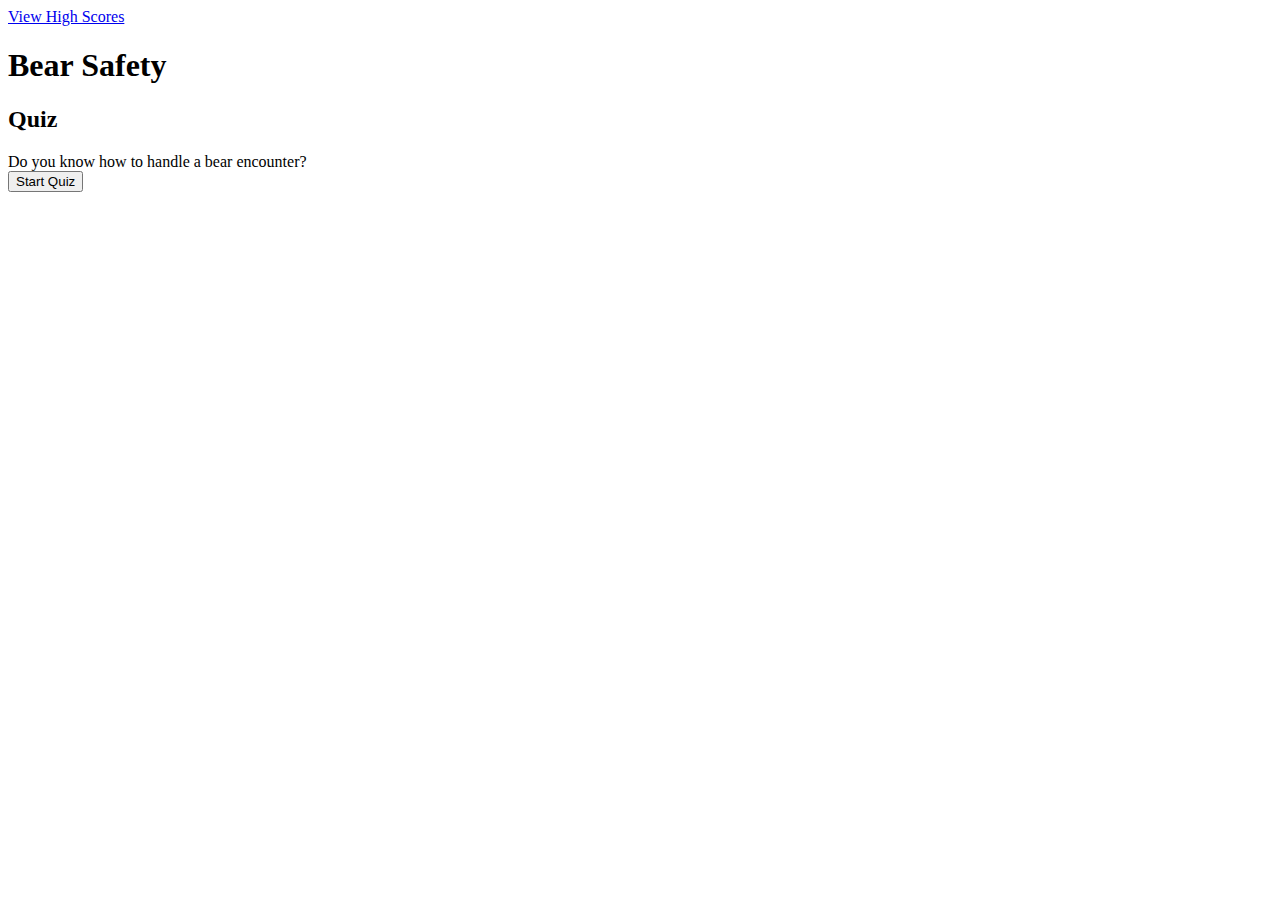
==== index.html @ f36b3d43 "add file structure" ====
<!DOCTYPE html>
<html lang="en">

<head>
    <meta charset="UTF-8">
    <meta name="viewport" content="width=device-width, initial-scale=1.0">
    <title>Bear Safety Quiz</title>
    <link ref="stylesheet" href="./assets/css/style.css">
</head>

<body>
    <nav>
        <a href="./assets/html/scores.html">View High Scores</a>
    </nav>
    <header>
        <h1>Bear Safety</h1>
        <h2>Quiz</h2>
    </header>
    <section>
        Do you know how to handle a bear encounter?
    </section>
    <div>
        <a href="./assets/html/ask.html"><button id="start-quiz">Start Quiz</button></a>
    </div>
    <script src="./assets/js/script.js"></script>
</body>

</html>
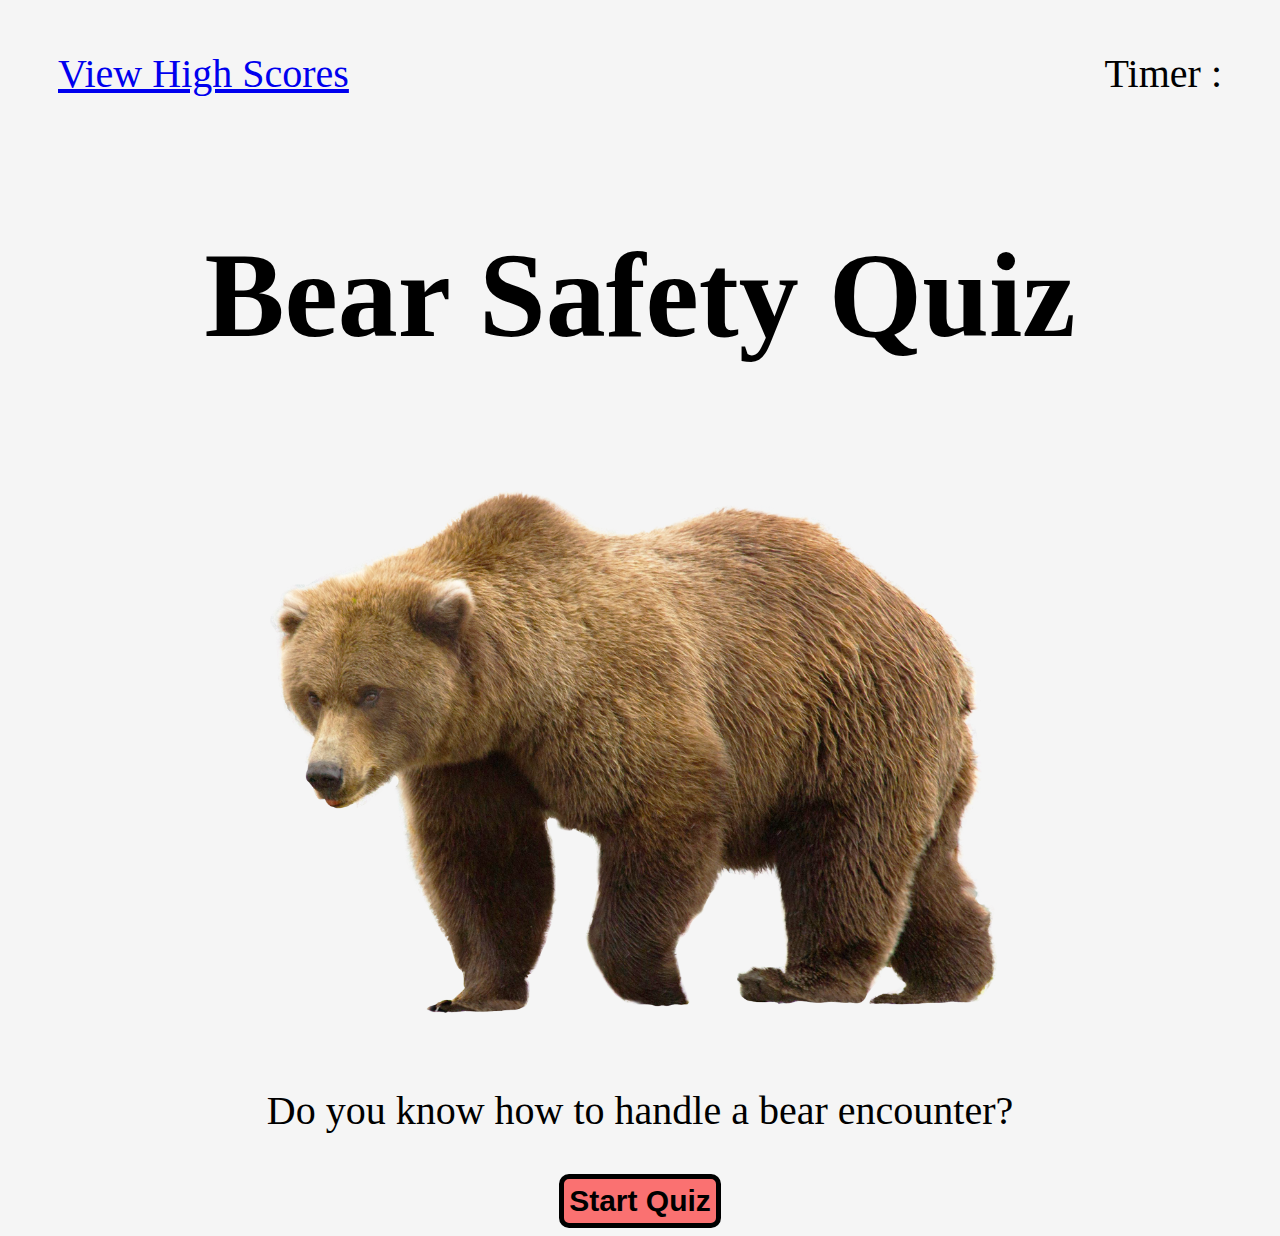
==== commit f8f603f8: "add css to index.html" ====
--- a/index.html
+++ b/index.html
@@ -5,21 +5,28 @@
     <meta charset="UTF-8">
     <meta name="viewport" content="width=device-width, initial-scale=1.0">
     <title>Bear Safety Quiz</title>
-    <link ref="stylesheet" href="./assets/css/style.css">
+    <link rel="stylesheet" href="./assets/css/style.css">
 </head>
 
 <body>
     <nav>
-        <a href="./assets/html/scores.html">View High Scores</a>
+        <div>
+            <li><a href="./assets/html/scores.html">View High Scores</a></li>
+        </div>
+        <div>
+            <li>Timer :</li>
+        </div>
     </nav>
     <header>
-        <h1>Bear Safety</h1>
-        <h2>Quiz</h2>
+        <h1>Bear Safety Quiz</h1>
     </header>
     <section>
-        Do you know how to handle a bear encounter?
+        <img src="./assets/images/bear.png" alt="a grizzly bear">
+        <p>
+            Do you know how to handle a bear encounter?
+        </p>
     </section>
-    <div>
+    <div class="start-button">
         <a href="./assets/html/ask.html"><button id="start-quiz">Start Quiz</button></a>
     </div>
     <script src="./assets/js/script.js"></script>
--- a/assets/css/style.css
+++ b/assets/css/style.css
@@ -0,0 +1,92 @@
+/*----------------------------------------BODY----------------------------------------*/
+body {
+    background-color: whitesmoke;
+}
+
+/*--------------------SCORES LINK & TIMER--------------------*/
+nav {
+    display: flex;
+    justify-content: space-between;
+    list-style-type: none;
+    font-size: 40px;
+    margin: 50px;
+}
+
+/*--------------------------HEADER--------------------------*/
+header {
+    display: flex;
+    justify-content: center;
+    margin-top: 50px;
+    font-size: 60px;
+}
+
+/*------------------------BEAR IMAGE------------------------*/
+img {
+    display: block;
+    margin-right: auto;
+    margin-left: auto;
+    width: 800px;
+    height: auto;
+}
+
+
+/*---------------------------TEXT---------------------------*/
+p {
+    display: flex;
+    justify-content: center;
+    font-size: 40px;
+}
+
+/*--------------------------BUTTON--------------------------*/
+.start-button {
+    display: flex;
+    justify-content: center;
+   
+}
+
+button {
+    background-color: rgba(255, 0, 0, 0.539);
+    padding: 5px;
+    font-size: 30px;
+    font-weight: bold;
+    border-radius: 10px;
+    border: 5px solid black;
+}
+
+/*----------------------------------------MEDIA QUERIES----------------------------------------*/
+
+@media screen and (min-width: 300px) and (max-width: 800px) {
+
+    /*--------------------SCORES LINK & TIMER--------------------*/
+    nav {
+        font-size: 25px;
+        margin: 10px;
+    }
+
+    /*--------------------------HEADER--------------------------*/
+    header {
+        font-size: 30px;
+    }
+
+    /*------------------------BEAR IMAGE------------------------*/
+    img {
+        width: 550px;
+        height: auto;
+
+    }
+
+    /*---------------------------TEXT---------------------------*/
+    p {
+        font-size: 25px;
+    }
+
+    .start-button {
+        font-size: 30px;
+    }
+
+    /*--------------------------BUTTON--------------------------*/
+    button {
+        font-size: 20px;
+    }
+
+}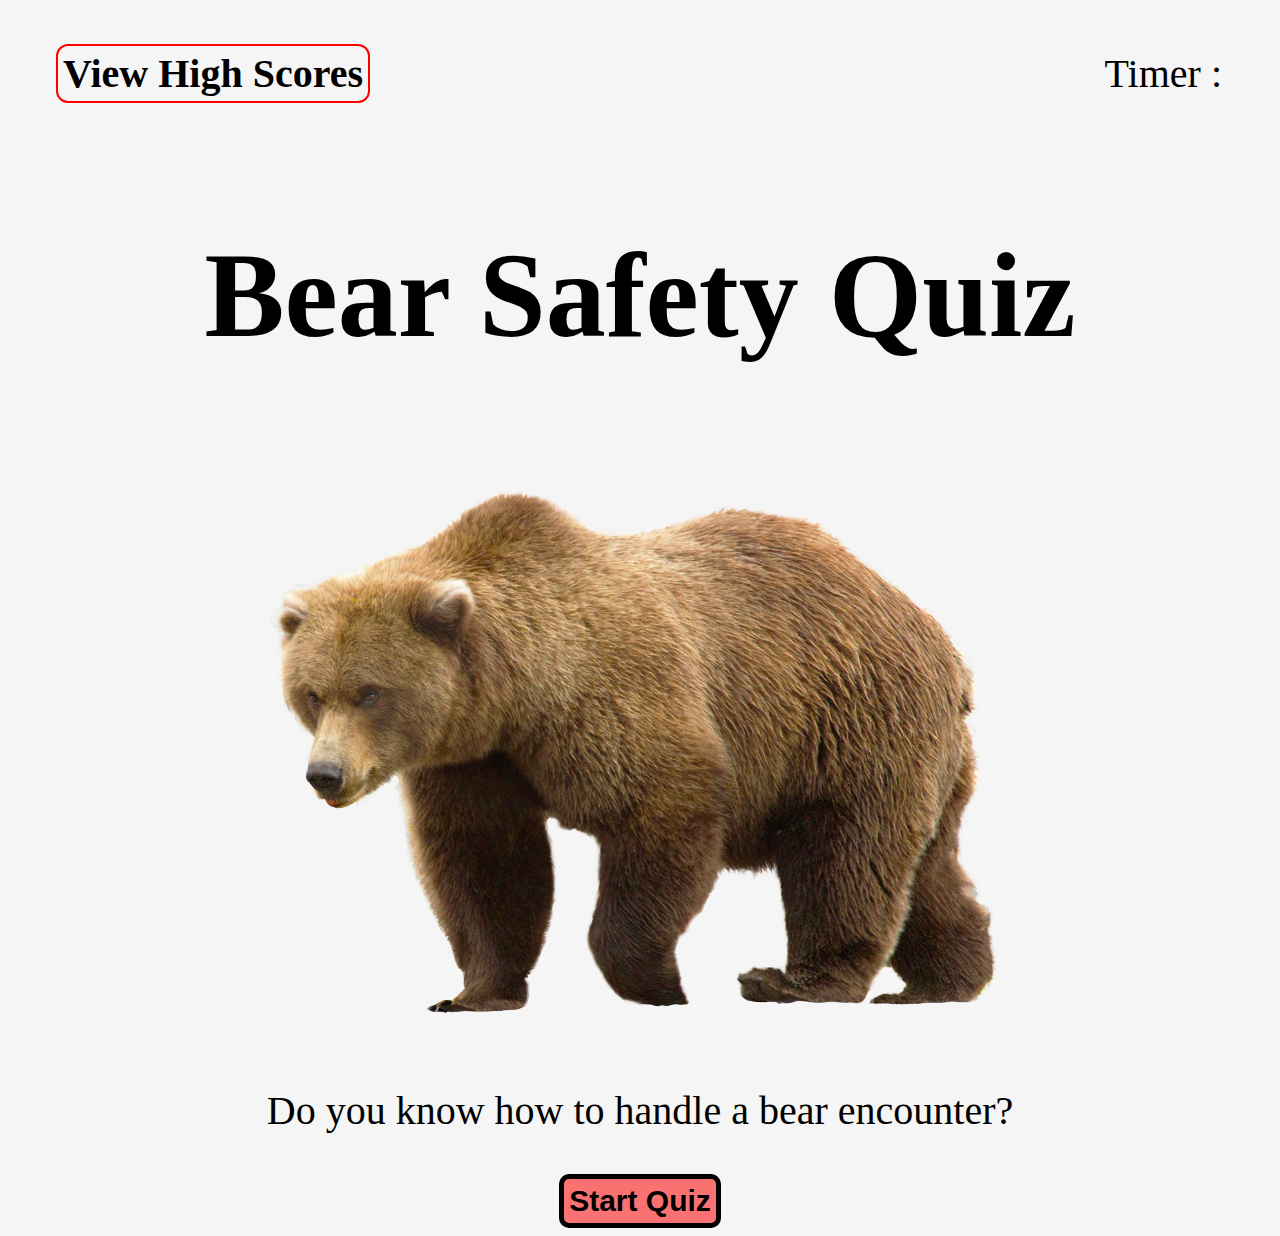
==== commit e8170a30: "add file structure change so css is applied to html" ====
--- a/index.html
+++ b/index.html
@@ -1,5 +1,7 @@
 <!DOCTYPE html>
 <html lang="en">
+
+<!--------------------------HEAD-------------------------->
 
 <head>
     <meta charset="UTF-8">
@@ -8,28 +10,38 @@
     <link rel="stylesheet" href="./assets/css/style.css">
 </head>
 
+<!--------------------------BODY-------------------------->
+
 <body>
+    <!-------------------------------NAV------------------------------->
     <nav>
+        <!------------------SCORES LINK------------------>
         <div>
-            <li><a href="./assets/html/scores.html">View High Scores</a></li>
+            <!--linked to the scores.html for the questions section-->
+            <li><a href="./assets/html/scores.html" id="view-scores">View High Scores</a></li>
         </div>
+        <!---------------------TIMER--------------------->
         <div>
-            <li>Timer :</li>
+            <li id="timer">Timer :</li>
         </div>
     </nav>
+    <!-------------------------------HEADER------------------------------->
     <header>
         <h1>Bear Safety Quiz</h1>
     </header>
+    <!-------------------------------IMAGE & TEXT------------------------------->
     <section>
         <img src="./assets/images/bear.png" alt="a grizzly bear">
         <p>
             Do you know how to handle a bear encounter?
         </p>
     </section>
+    <!-------------------------------BUTTON------------------------------->
     <div class="start-button">
-        <a href="./assets/html/ask.html"><button id="start-quiz">Start Quiz</button></a>
+        <!--linked to the ask.html for the questions section-->
+        <a href="./assets/ask/ask.html"><button id="start-quiz">Start Quiz</button></a>
     </div>
-    <script src="./assets/js/script.js"></script>
+
 </body>
 
 </html>--- a/assets/css/style.css
+++ b/assets/css/style.css
@@ -10,6 +10,15 @@
     list-style-type: none;
     font-size: 40px;
     margin: 50px;
+}
+
+#view-scores {
+    text-decoration: none;
+    font-weight: bold;
+    padding: 5px;
+    outline: red solid 2px;
+    color: black;
+    border-radius: 10px;
 }
 
 /*--------------------------HEADER--------------------------*/
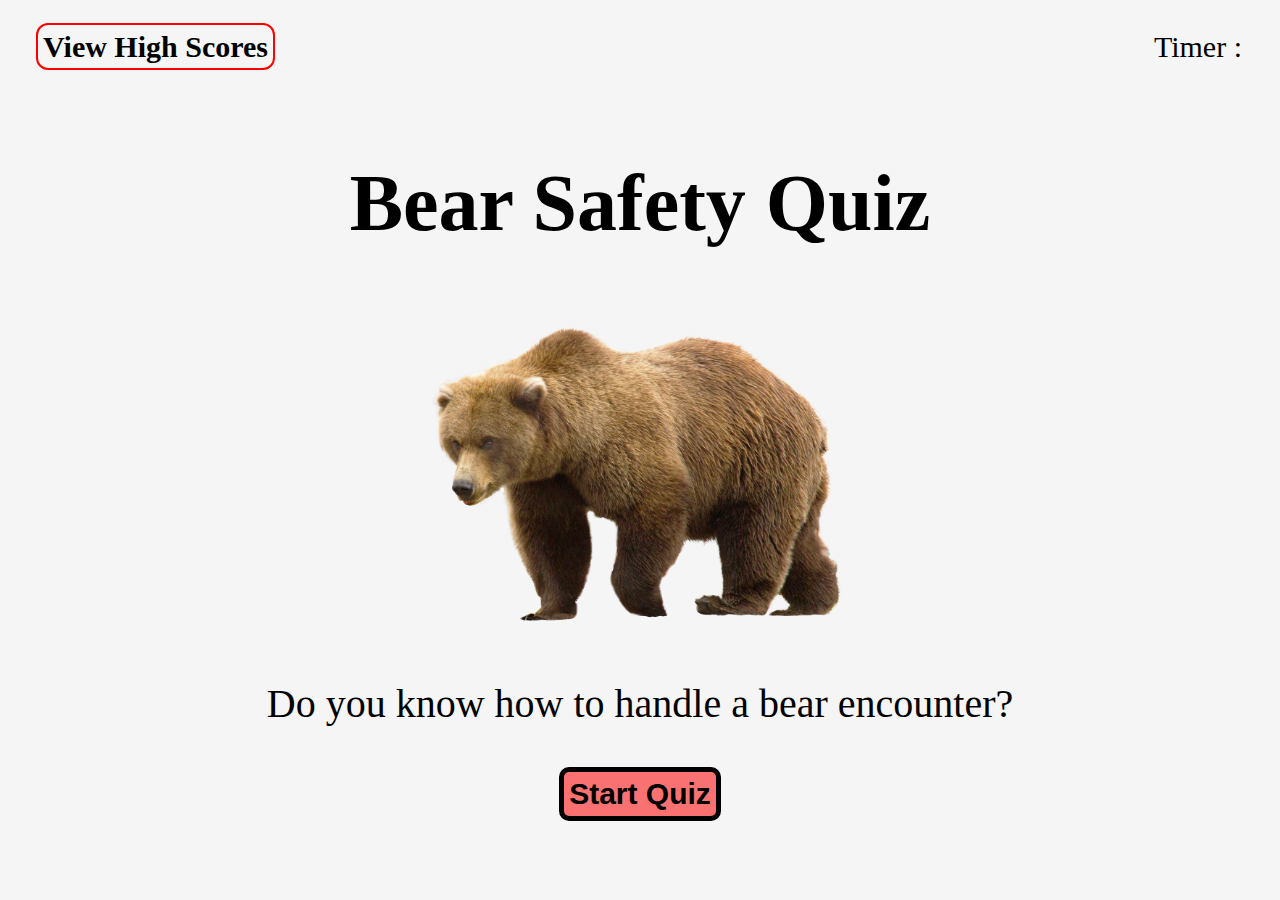
==== commit 6479b356: "add file structure update and answer buttons" ====
--- a/index.html
+++ b/index.html
@@ -8,6 +8,7 @@
     <meta name="viewport" content="width=device-width, initial-scale=1.0">
     <title>Bear Safety Quiz</title>
     <link rel="stylesheet" href="./assets/css/style.css">
+    <link rel="stylesheet" href="./assets/css/reset.css">
 </head>
 
 <!--------------------------BODY-------------------------->
@@ -15,15 +16,15 @@
 <body>
     <!-------------------------------NAV------------------------------->
     <nav>
-        <!------------------SCORES LINK------------------>
-        <div>
-            <!--linked to the scores.html for the questions section-->
-            <li><a href="./assets/html/scores.html" id="view-scores">View High Scores</a></li>
-        </div>
-        <!---------------------TIMER--------------------->
-        <div>
-            <li id="timer">Timer :</li>
-        </div>
+            <!------------------SCORES LINK------------------>
+            <div>
+                <!--linked to the scores.html for the questions section-->
+                <li><a href="./assets/html/scores.html" id="view-scores">View High Scores</a></li>
+            </div>
+            <!---------------------TIMER--------------------->
+            <div>
+                <li id="timer">Timer :</li>
+            </div>
     </nav>
     <!-------------------------------HEADER------------------------------->
     <header>
@@ -39,7 +40,7 @@
     <!-------------------------------BUTTON------------------------------->
     <div class="start-button">
         <!--linked to the ask.html for the questions section-->
-        <a href="./assets/ask/ask.html"><button id="start-quiz">Start Quiz</button></a>
+        <a href="./assets/html/ask.html"><button id="start-quiz">Start Quiz</button></a>
     </div>
 
 </body>
--- a/assets/css/style.css
+++ b/assets/css/style.css
@@ -8,8 +8,8 @@
     display: flex;
     justify-content: space-between;
     list-style-type: none;
-    font-size: 40px;
-    margin: 50px;
+    font-size: 30px;
+    margin: 30px;
 }
 
 #view-scores {
@@ -25,16 +25,17 @@
 header {
     display: flex;
     justify-content: center;
-    margin-top: 50px;
-    font-size: 60px;
+    margin-top: 40px;
+    font-size: 40px;
 }
 
 /*------------------------BEAR IMAGE------------------------*/
 img {
     display: block;
+    margin-top: 0;
     margin-right: auto;
     margin-left: auto;
-    width: 800px;
+    width: 450px;
     height: auto;
 }
 
